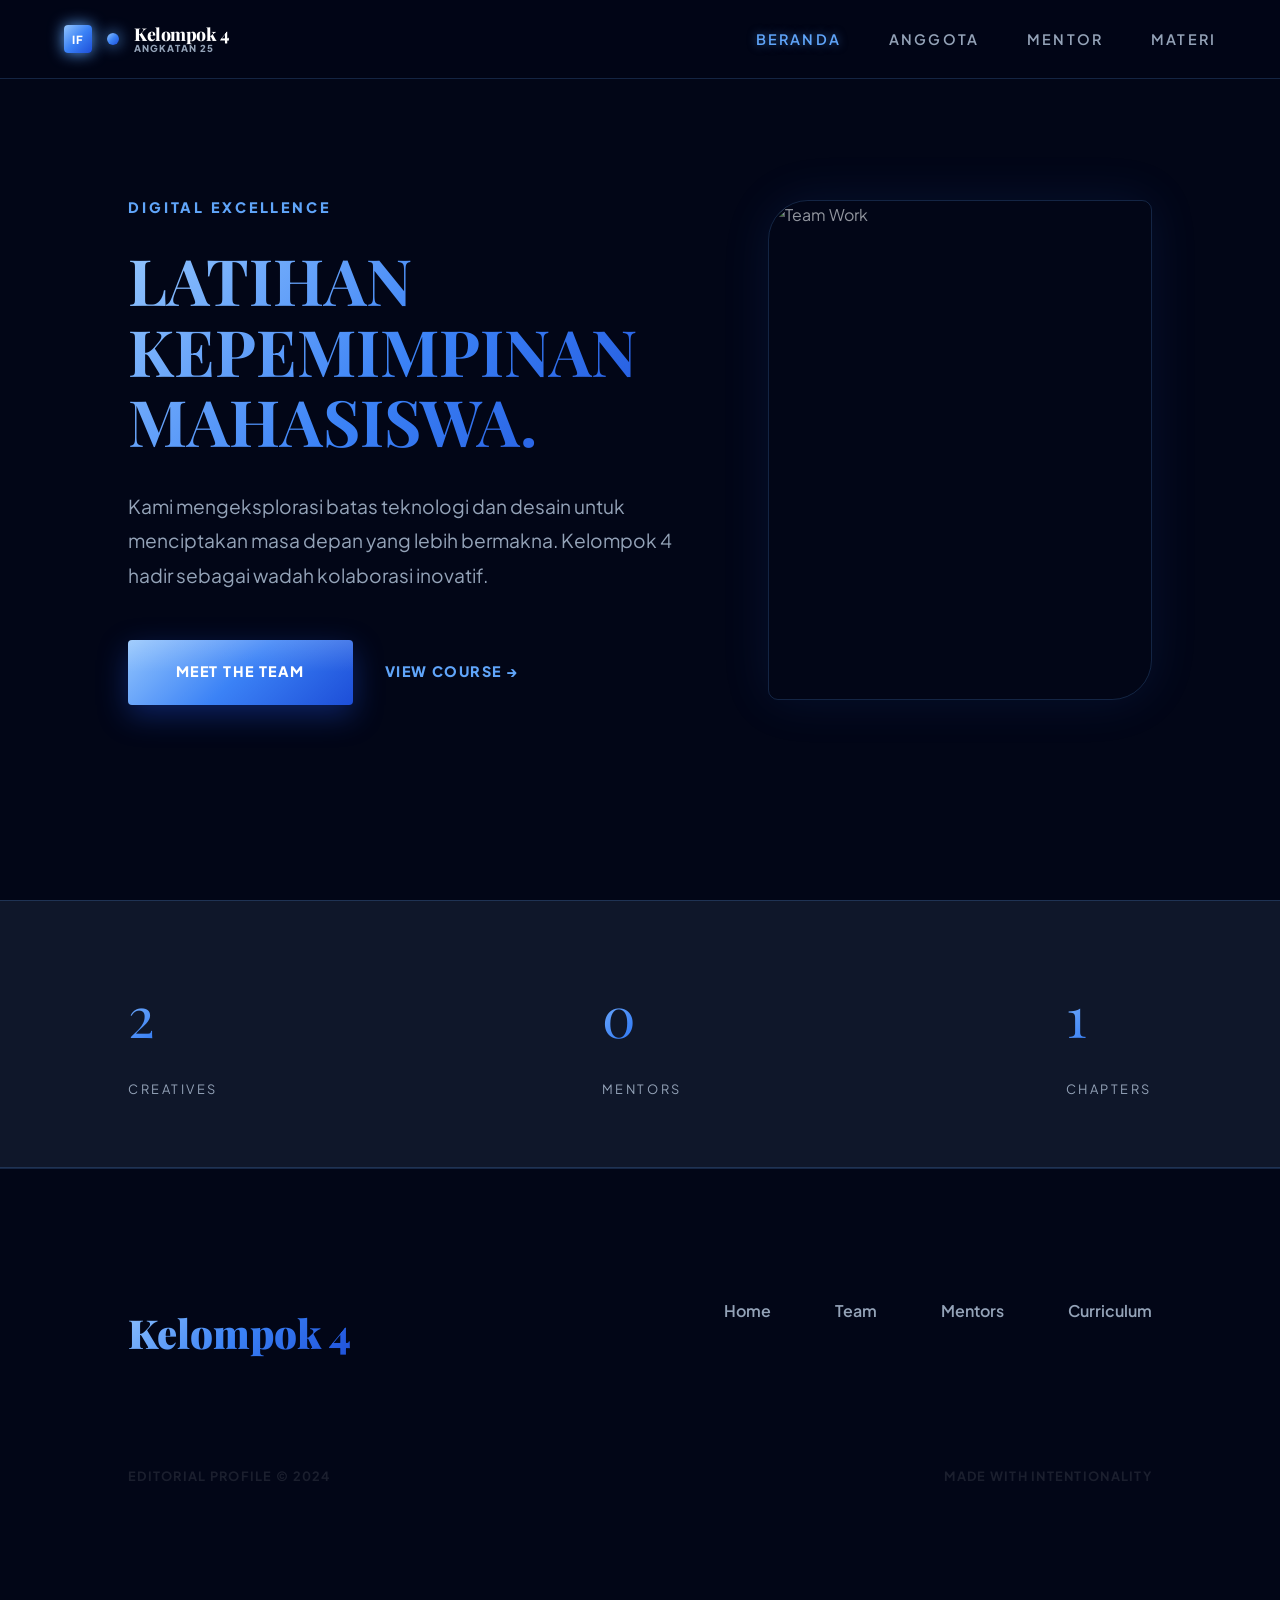
==== index.html @ 6448247b "update" ====
<!DOCTYPE html>
<html lang="id">

<head>
  <meta charset="UTF-8" />
  <meta name="viewport" content="width=device-width, initial-scale=1.0" />
  <title>Kelompok 4 – Editorial Home</title>
  <meta name="description" content="Website resmi Kelompok 4 – Beranda." />
  <link rel="preconnect" href="https://fonts.googleapis.com" />
  <link rel="preconnect" href="https://fonts.gstatic.com" crossorigin />
  <link
    href="https://fonts.googleapis.com/css2?family=Playfair+Display:wght@700;900&family=Plus+Jakarta+Sans:wght@400;600;700;800&display=swap"
    rel="stylesheet" />
  <link rel="stylesheet" href="style.css" />
</head>

<body>

  <!-- NAVIGATION -->
  <nav class="navbar" id="navbar">
    <div class="nav-container">
      <a href="index.html" class="nav-logo">
        <div class="logo-if">IF</div>
        <div class="logo-dot"></div>
        <div class="brand-text">
          <span class="nav-group">Kelompok 4</span>
          <span class="nav-batch">ANGKATAN 25</span>
        </div>
      </a>
      <ul class="nav-links">
        <li><a href="index.html" class="nav-link">Beranda</a></li>
        <li><a href="anggota.html" class="nav-link">Anggota</a></li>
        <li><a href="mentor.html" class="nav-link">Mentor</a></li>
        <li><a href="materi.html" class="nav-link">Materi</a></li>
      </ul>
    </div>
  </nav>

  <!-- HERO SECTION -->
  <section class="hero" id="beranda">
    <div class="hero-text">
      <span class="hero-tag">Digital Excellence</span>
      <h1 class="hero-title">LATIHAN KEPEMIMPINAN MAHASISWA.</h1>
      <p class="hero-desc">
        Kami mengeksplorasi batas teknologi dan desain untuk menciptakan masa depan yang lebih bermakna.
        Kelompok 4 hadir sebagai wadah kolaborasi inovatif.
      </p>
      <div class="hero-cta">
        <a href="anggota.html" class="btn-editorial">Meet the Team</a>
        <a href="materi.html" class="social-link" style="font-size: 0.9rem;">View Course →</a>
      </div>
    </div>
    <div class="hero-visual">
      <img src="https://images.unsplash.com/photo-1522071820081-009f0129c71c?auto=format&fit=crop&q=80&w=1200"
        alt="Team Work" />
    </div>
  </section>

  <!-- STATS STRIP -->
  <div class="stats-strip">
    <div class="stat-item">
      <span class="stat-num" id="stat-anggota">11</span>
      <span class="stat-label">Creatives</span>
    </div>
    <div class="stat-item">
      <span class="stat-num" id="stat-mentor">2</span>
      <span class="stat-label">Mentors</span>
    </div>
    <div class="stat-item">
      <span class="stat-num" id="stat-materi">8</span>
      <span class="stat-label">Chapters</span>
    </div>
  </div>

  <!-- FOOTER -->
  <footer class="footer">
    <div class="footer-top">
      <div class="footer-logo">Kelompok 4</div>
      <ul class="footer-links">
        <li><a href="index.html">Home</a></li>
        <li><a href="anggota.html">Team</a></li>
        <li><a href="mentor.html">Mentors</a></li>
        <li><a href="materi.html">Curriculum</a></li>
      </ul>
    </div>
    <div class="footer-bottom">
      <span>Editorial Profile &copy; 2024</span>
      <span>Made with Intentionality</span>
    </div>
  </footer>

  <script src="script.js"></script>
</body>

</html>
---- style.css ----
/* ===== METALLIC BLUE DESIGN SYSTEM ===== */
*, *::before, *::after { box-sizing: border-box; margin: 0; padding: 0; }

:root {
  --primary: #60a5fa; /* Metallic Blue Light */
  --primary-deep: #1e3a8a; /* Metallic Blue Deep */
  --metallic-silver: #cbd5e1;
  --metallic-gradient: linear-gradient(135deg, #93c5fd 0%, #3b82f6 50%, #1d4ed8 100%);
  --glossy-gradient: linear-gradient(180deg, rgba(255,255,255,0.15) 0%, transparent 100%);
  
  --bg-black: #020617; /* Slate Black */
  --bg-dark: #0f172a;
  --bg-card: #1e293b;
  
  --text-main: #f1f5f9;
  --text-serif: #ffffff;
  --text-muted: #94a3b8;
  
  --border: rgba(96, 165, 250, 0.2);
  --radius-custom: 40px 10px 40px 10px;
  --transition: 0.6s cubic-bezier(0.16, 1, 0.3, 1);
}

html { scroll-behavior: smooth; }

body {
  font-family: 'Plus Jakarta Sans', sans-serif;
  background-color: var(--bg-black);
  color: var(--text-main);
  line-height: 1.8;
  overflow-x: hidden;
}

/* ===== SERIF HEADINGS ===== */
h1, h2, h3, .serif {
  font-family: 'Playfair Display', serif;
  font-weight: 700;
  color: var(--text-serif);
}

/* ===== METALLIC GRAIN ===== */
body::after {
  content: "";
  position: fixed;
  top: 0; left: 0; width: 100%; height: 100%;
  pointer-events: none;
  z-index: 9999;
  background-image: url("https://grainy-gradients.vercel.app/noise.svg");
  opacity: 0.04;
  filter: contrast(150%) brightness(80%) invert(100%);
}

/* ===== NAVIGATION (METALLIC) ===== */
.navbar {
  position: fixed;
  top: 0; left: 0; width: 100%;
  z-index: 1000;
  padding: 1.5rem 4rem;
  background: rgba(2, 6, 23, 0.85);
  backdrop-filter: blur(20px);
  border-bottom: 1px solid var(--border);
  transition: all var(--transition);
}

.navbar.scrolled {
  padding: 1rem 4rem;
  background: var(--bg-black);
  border-bottom: 1px solid var(--primary);
  box-shadow: 0 0 30px rgba(59, 130, 246, 0.2);
}

.nav-container { display: flex; align-items: center; justify-content: space-between; max-width: 1400px; margin: 0 auto; }

.nav-logo {
  font-family: 'Playfair Display', serif;
  font-size: 1.5rem; font-weight: 900; color: var(--text-serif);
  text-decoration: none; display: flex; align-items: center; gap: 15px;
}

.brand-text {
  display: flex;
  flex-direction: column;
  justify-content: center;
  line-height: 1.1;
}

.nav-group {
  font-size: 1.1rem;
  font-weight: 800;
  letter-spacing: -0.5px;
}

.logo-if {
  font-family: 'Plus Jakarta Sans', sans-serif;
  font-size: 0.7rem; font-weight: 900;
  background: var(--metallic-gradient);
  color: white;
  padding: 4px 8px;
  border-radius: 4px;
  box-shadow: 0 0 15px var(--primary);
  letter-spacing: 1px;
}

.nav-batch {
  font-family: 'Plus Jakarta Sans', sans-serif;
  font-size: 0.6rem;
  font-weight: 800;
  color: var(--text-muted);
  border-left: none;
  padding-left: 0;
  margin-left: 0;
  letter-spacing: 1px;
  text-transform: uppercase;
}

.logo-dot { 
  width: 12px; height: 12px; 
  background: var(--metallic-gradient); 
  border-radius: 50%; 
  box-shadow: 0 0 15px var(--primary); 
}

.nav-links { display: flex; gap: 3rem; list-style: none; }

.nav-link {
  text-decoration: none; color: var(--text-muted); font-weight: 600; font-size: 0.9rem;
  text-transform: uppercase; letter-spacing: 0.15em; transition: var(--transition);
}

.nav-link:hover, .nav-link.active {
  color: var(--primary);
  text-shadow: 0 0 10px rgba(96, 165, 250, 0.5);
}

/* ===== HERO (METALLIC BLUE) ===== */
.hero {
  min-height: 100vh;
  display: grid; grid-template-columns: 1.2fr 0.8fr;
  align-items: center; padding: 0 8rem; gap: 4rem;
}

.hero-text { max-width: 100%; z-index: 2; }

.hero-tag {
  font-weight: 800; color: var(--primary); font-size: 0.9rem;
  text-transform: uppercase; letter-spacing: 0.2em; display: block; margin-bottom: 1.5rem;
}

.hero-title {
  font-size: clamp(2.8rem, 5vw, 4.2rem); line-height: 1.1; margin-bottom: 2rem;
  background: var(--metallic-gradient);
  -webkit-background-clip: text;
  -webkit-text-fill-color: transparent;
  word-wrap: break-word;
}

.hero-desc { font-size: 1.2rem; color: var(--text-muted); margin-bottom: 3rem; }

.hero-cta { display: flex; gap: 2rem; align-items: center; }

.btn-editorial {
  padding: 1.2rem 3rem; 
  background: var(--metallic-gradient); 
  color: white;
  text-decoration: none; font-weight: 800; font-size: 0.9rem;
  text-transform: uppercase; letter-spacing: 0.1em; 
  transition: var(--transition);
  border-radius: 4px;
  box-shadow: 0 10px 30px rgba(29, 78, 216, 0.4);
  position: relative; overflow: hidden;
}

.btn-editorial::before {
  content: ""; position: absolute; top: 0; left: 0; width: 100%; height: 50%;
  background: var(--glossy-gradient); pointer-events: none;
}

.btn-editorial:hover { transform: translateY(-5px); box-shadow: 0 15px 45px rgba(29, 78, 216, 0.6); }

.hero-visual {
  position: relative; height: 500px; width: 100%;
  border-radius: var(--radius-custom);
  overflow: hidden;
  border: 1px solid var(--border);
  box-shadow: 0 0 50px rgba(59, 130, 246, 0.1);
}

.hero-visual img { width: 100%; height: 100%; object-fit: cover; opacity: 0.6; mix-blend-mode: color-dodge; }

/* ===== STATS STRIP (METAL BLUE) ===== */
.stats-strip {
  background: var(--bg-dark); color: white; padding: 4rem 8rem;
  display: flex; justify-content: space-between;
  border-top: 1px solid var(--border);
  border-bottom: 1px solid var(--border);
}

.stat-item { text-align: left; }
.stat-num { 
  font-family: 'Playfair Display', serif; font-size: 3.5rem; display: block; margin-bottom: 0.5rem; 
  background: var(--metallic-gradient);
  -webkit-background-clip: text;
  -webkit-text-fill-color: transparent;
}
.stat-label { font-size: 0.8rem; text-transform: uppercase; letter-spacing: 0.2em; color: var(--text-muted); }

/* ===== ANGGOTA (METAL CARDS) ===== */
.section { padding: 10rem 8rem; }
.section-header { margin-bottom: 6rem; max-width: 600px; }
.section-title { font-size: 3.5rem; margin-bottom: 1.5rem; }

.members-masonry {
  display: grid; grid-template-columns: repeat(3, 1fr); gap: 4rem;
}

.member-card {
  position: relative; transition: var(--transition);
}

.member-card:nth-child(even) { margin-top: 6rem; }

.member-img-wrap {
  width: 100%; aspect-ratio: 4/5; overflow: hidden;
  border-radius: var(--radius-custom); margin-bottom: 2rem;
  background: var(--bg-card); 
  border: 1px solid var(--border);
  box-shadow: 0 10px 30px rgba(0,0,0,0.3);
}

.member-img-wrap::after {
  content: ""; position: absolute; inset: 0;
  background: linear-gradient(135deg, rgba(255,255,255,0.1), transparent);
  pointer-events: none;
}

.member-img-wrap img { width: 100%; height: 100%; object-fit: cover; filter: grayscale(30%); transition: var(--transition); }

.member-card:hover .member-img-wrap { border-color: var(--primary); box-shadow: 0 20px 50px rgba(59, 130, 246, 0.2); }
.member-card:hover .member-img-wrap img { filter: grayscale(0%); transform: scale(1.05); }

.member-info { padding-left: 1rem; border-left: 2px solid var(--primary); }
.member-num-tag { font-size: 0.75rem; color: var(--primary); font-weight: 800; margin-bottom: 0.5rem; display: block; }
.member-name { font-size: 1.5rem; margin-bottom: 0.25rem; }
.member-npm { font-size: 0.85rem; color: var(--text-muted); font-weight: 600; }

.member-socials {
  margin-top: 1.5rem; display: flex; gap: 1rem;
}

.social-link {
  text-decoration: none; font-size: 0.75rem; font-weight: 800; color: var(--primary);
  text-transform: uppercase; letter-spacing: 0.1em;
}

.social-link:hover { color: white; text-shadow: 0 0 8px var(--primary); }

/* ===== MENTOR (METAL EDITORIAL) ===== */
.mentor-grid { display: flex; flex-direction: column; gap: 10rem; }

.mentor-block {
  display: grid; grid-template-columns: 1fr 1.2fr; gap: 6rem; align-items: center;
}

.mentor-block:nth-child(even) { direction: rtl; }
.mentor-block:nth-child(even) .mentor-text { direction: ltr; text-align: left; }

.mentor-img {
  width: 100%; aspect-ratio: 1/1; border-radius: var(--radius-custom);
  object-fit: cover; filter: brightness(80%); 
  border: 1px solid var(--border);
  transition: var(--transition);
}

.mentor-block:hover .mentor-img { border-color: var(--primary); filter: brightness(100%); transform: scale(1.02); }

.mentor-label { color: var(--primary); font-weight: 800; text-transform: uppercase; font-size: 0.8rem; margin-bottom: 1.5rem; display: block; }
.mentor-name { font-size: 3rem; margin-bottom: 1rem; }
.mentor-bio { font-size: 1.1rem; color: var(--text-muted); margin-bottom: 3rem; max-width: 500px; }

.skill-list { display: flex; gap: 1.5rem; flex-wrap: wrap; }
.skill-item { font-size: 0.85rem; font-weight: 700; color: var(--text-serif); border-bottom: 1px solid var(--primary); }

/* ===== MATERI (METAL LIST) ===== */
.materi-list {
  display: grid; grid-template-columns: 1fr 1fr; gap: 4rem;
}

.materi-item {
  padding: 4rem; border: 1px solid var(--border); transition: var(--transition);
  background: var(--bg-card);
  position: relative; overflow: hidden;
}

.materi-item::before {
  content: ""; position: absolute; top: 0; left: 0; width: 100%; height: 2px;
  background: var(--metallic-gradient); transform: scaleX(0); transition: var(--transition);
  transform-origin: left;
}

.materi-item:hover::before { transform: scaleX(1); }
.materi-item:hover { transform: translateY(-5px); border-color: var(--primary); box-shadow: 0 10px 40px rgba(0,0,0,0.4); }

.materi-chap { font-size: 0.75rem; font-weight: 800; color: var(--primary); text-transform: uppercase; margin-bottom: 1rem; display: block; }
.materi-item h3 { font-size: 2rem; margin-bottom: 1.5rem; }

/* ===== FOOTER (DEEP METAL) ===== */
.footer {
  padding: 8rem; background: var(--bg-black); color: white;
  border-top: 1px solid var(--border);
}

.footer-top {
  display: flex; justify-content: space-between; align-items: flex-start;
  margin-bottom: 6rem;
}

.footer-logo { 
  font-family: 'Playfair Display', serif; font-size: 2.5rem; font-weight: 900; 
  background: var(--metallic-gradient);
  -webkit-background-clip: text;
  -webkit-text-fill-color: transparent;
}

.footer-links { display: flex; gap: 4rem; list-style: none; }
.footer-links a { color: var(--text-muted); text-decoration: none; font-weight: 600; transition: var(--transition); }
.footer-links a:hover { color: var(--primary); }

.footer-bottom {
  display: flex; justify-content: space-between; color: rgba(255,255,255,0.1); font-size: 0.8rem; font-weight: 700;
  text-transform: uppercase; letter-spacing: 0.1em;
}

/* ===== RESPONSIVE ===== */
@media (max-width: 1200px) {
  .hero { padding: 0 4rem; }
  .section { padding: 8rem 4rem; }
}

@media (max-width: 992px) {
  .hero { grid-template-columns: 1fr; text-align: center; padding-top: 10rem; }
  .hero-text { margin: 0 auto; }
  .hero-cta { justify-content: center; }
  .members-masonry { grid-template-columns: repeat(2, 1fr); }
  .mentor-block { grid-template-columns: 1fr; }
  .stats-strip { flex-direction: column; gap: 3rem; }
}

@media (max-width: 600px) {
  .navbar { padding: 1.5rem 2rem; }
  .hero { padding: 0 2rem; }
  .section { padding: 6rem 2rem; }
  .members-masonry { grid-template-columns: 1fr; }
}
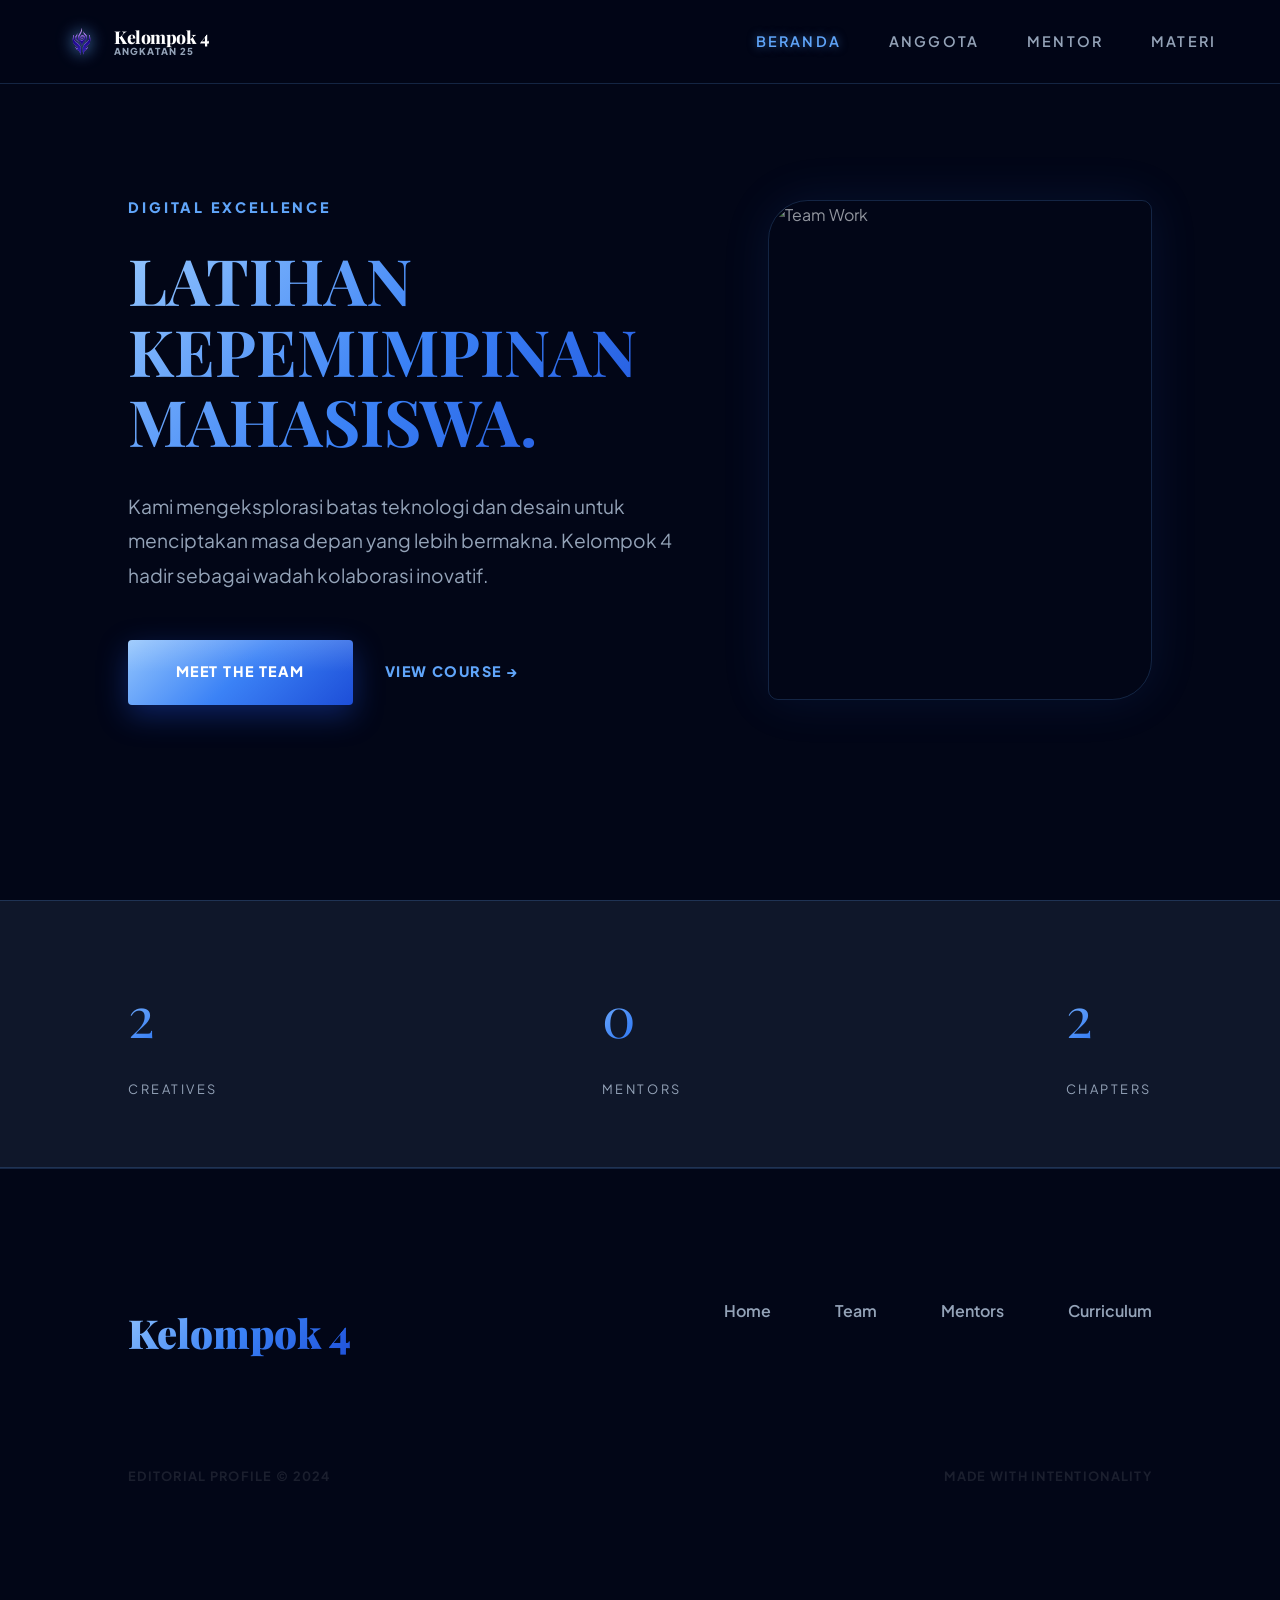
==== commit 3eda0dea: "update logo foto LKM" ====
--- a/index.html
+++ b/index.html
@@ -20,8 +20,7 @@
   <nav class="navbar" id="navbar">
     <div class="nav-container">
       <a href="index.html" class="nav-logo">
-        <div class="logo-if">IF</div>
-        <div class="logo-dot"></div>
+        <img src="/src/Logo LKM IF2.png" class="logo-lkm" alt="LKM IF2 Logo">
         <div class="brand-text">
           <span class="nav-group">Kelompok 4</span>
           <span class="nav-batch">ANGKATAN 25</span>
--- a/style.css
+++ b/style.css
@@ -90,15 +90,16 @@
   letter-spacing: -0.5px;
 }
 
-.logo-if {
-  font-family: 'Plus Jakarta Sans', sans-serif;
-  font-size: 0.7rem; font-weight: 900;
-  background: var(--metallic-gradient);
-  color: white;
-  padding: 4px 8px;
-  border-radius: 4px;
-  box-shadow: 0 0 15px var(--primary);
-  letter-spacing: 1px;
+.logo-lkm {
+  height: 35px;
+  width: auto;
+  filter: drop-shadow(0 0 8px var(--primary));
+  transition: var(--transition);
+}
+
+.logo-lkm:hover {
+  transform: scale(1.1);
+  filter: drop-shadow(0 0 12px var(--primary));
 }
 
 .nav-batch {
@@ -113,12 +114,7 @@
   text-transform: uppercase;
 }
 
-.logo-dot { 
-  width: 12px; height: 12px; 
-  background: var(--metallic-gradient); 
-  border-radius: 50%; 
-  box-shadow: 0 0 15px var(--primary); 
-}
+
 
 .nav-links { display: flex; gap: 3rem; list-style: none; }
 
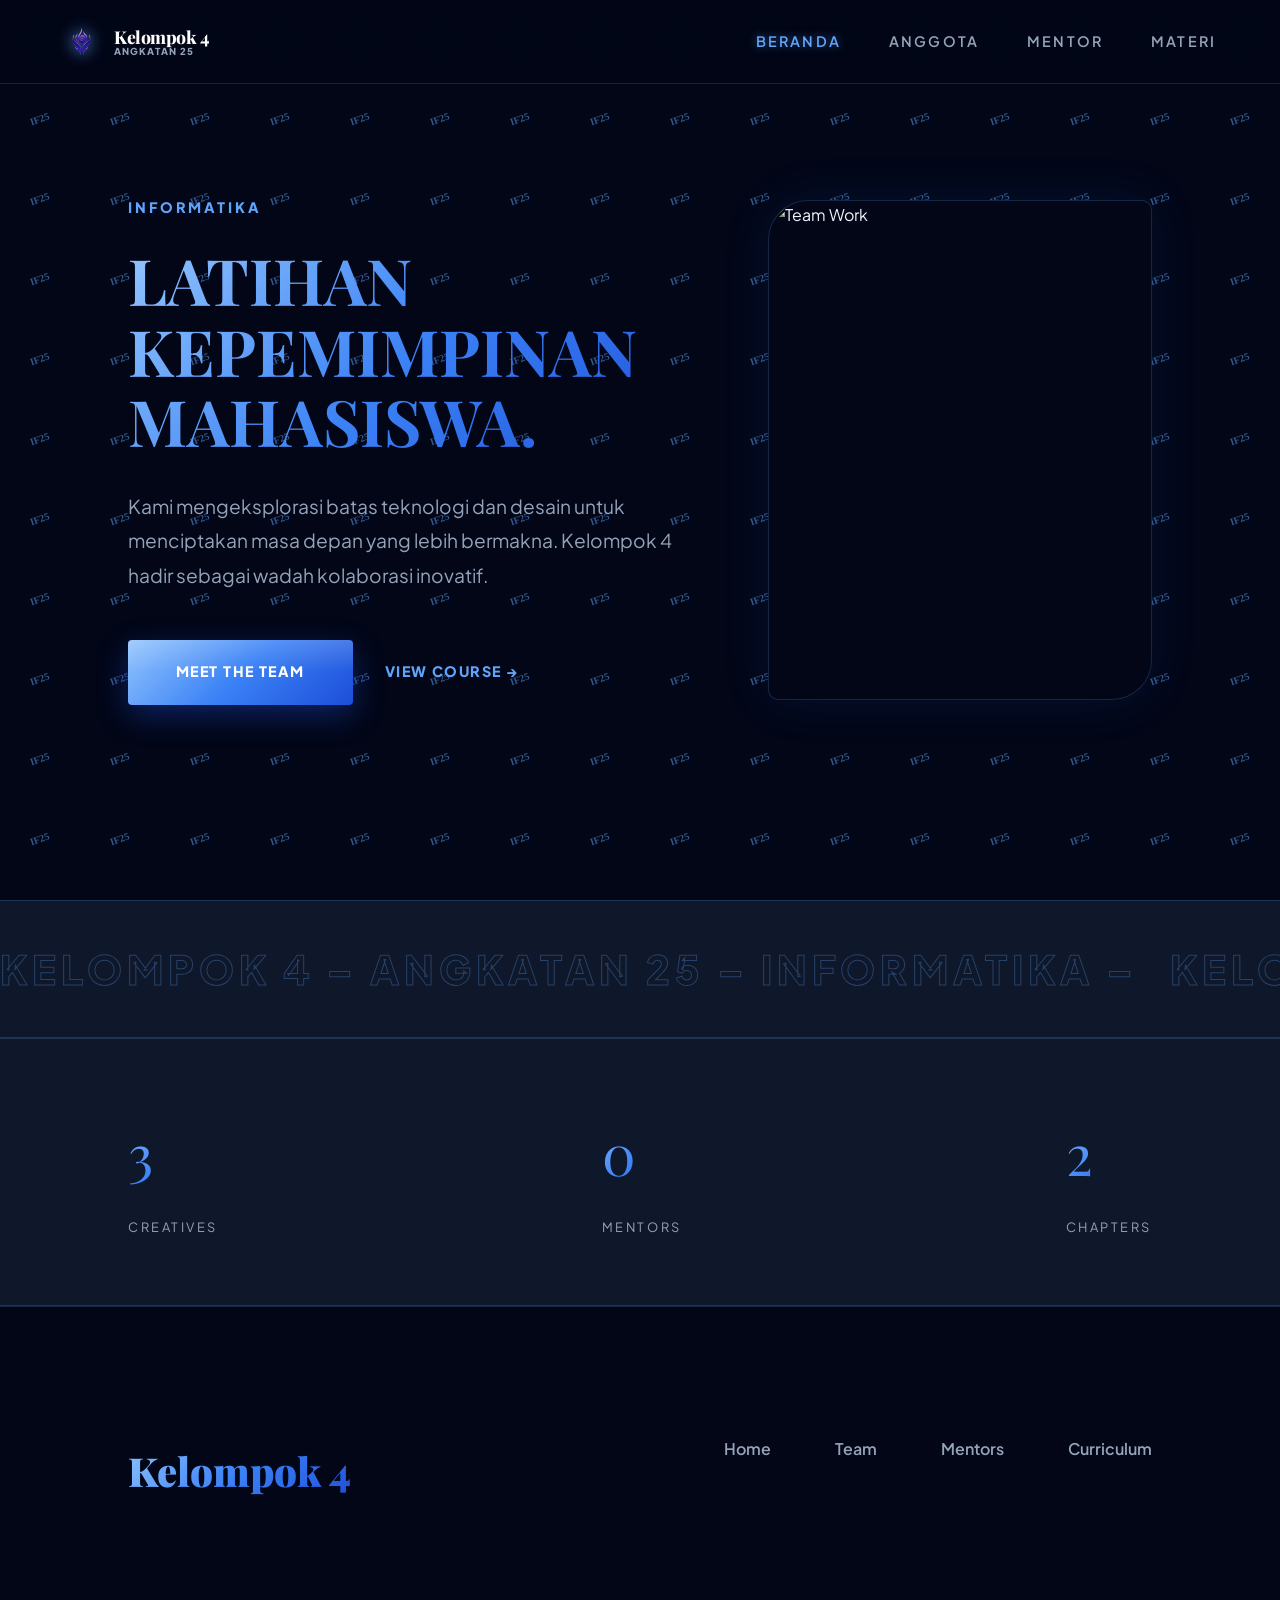
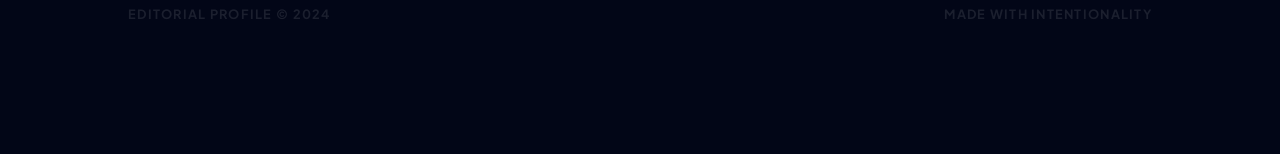
==== commit 7b812955: "update" ====
--- a/index.html
+++ b/index.html
@@ -38,7 +38,7 @@
   <!-- HERO SECTION -->
   <section class="hero" id="beranda">
     <div class="hero-text">
-      <span class="hero-tag">Digital Excellence</span>
+      <span class="hero-tag">INFORMATIKA</span>
       <h1 class="hero-title">LATIHAN KEPEMIMPINAN MAHASISWA.</h1>
       <p class="hero-desc">
         Kami mengeksplorasi batas teknologi dan desain untuk menciptakan masa depan yang lebih bermakna.
@@ -54,6 +54,16 @@
         alt="Team Work" />
     </div>
   </section>
+
+  <!-- SCROLLING TEXT MARQUEE -->
+  <div class="marquee-container">
+    <div class="marquee-content">
+      <span>KELOMPOK 4 – ANGKATAN 25 – INFORMATIKA – </span>
+      <span>KELOMPOK 4 – ANGKATAN 25 – INFORMATIKA – </span>
+      <span>KELOMPOK 4 – ANGKATAN 25 – INFORMATIKA – </span>
+      <span>KELOMPOK 4 – ANGKATAN 25 – INFORMATIKA – </span>
+    </div>
+  </div>
 
   <!-- STATS STRIP -->
   <div class="stats-strip">
--- a/style.css
+++ b/style.css
@@ -26,6 +26,8 @@
 body {
   font-family: 'Plus Jakarta Sans', sans-serif;
   background-color: var(--bg-black);
+  background-image: url("data:image/svg+xml,%3Csvg width='80' height='80' viewBox='0 0 80 80' xmlns='http://www.w3.org/2000/svg'%3E%3Ctext x='50%25' y='50%25' font-size='10' fill='rgba(96, 165, 250, 0.5)' font-family='Plus Jakarta Sans' font-weight='800' text-anchor='middle' dominant-baseline='middle' transform='rotate(-20, 40, 40)'%3EIF25%3C/text%3E%3C/svg%3E");
+  background-attachment: fixed;
   color: var(--text-main);
   line-height: 1.8;
   overflow-x: hidden;
@@ -177,11 +179,51 @@
   position: relative; height: 500px; width: 100%;
   border-radius: var(--radius-custom);
   overflow: hidden;
+  background: var(--bg-black); /* Added to block background pattern */
   border: 1px solid var(--border);
   box-shadow: 0 0 50px rgba(59, 130, 246, 0.1);
 }
 
-.hero-visual img { width: 100%; height: 100%; object-fit: cover; opacity: 0.6; mix-blend-mode: color-dodge; }
+.hero-visual img { width: 100%; height: 100%; object-fit: cover; opacity: 1; }
+
+/* ===== MARQUEE (SCROLLING TEXT) ===== */
+.marquee-container {
+  background: var(--bg-dark);
+  border-top: 1px solid var(--border);
+  border-bottom: 1px solid var(--border);
+  padding: 2rem 0;
+  overflow: hidden;
+  display: flex;
+  white-space: nowrap;
+}
+
+.marquee-content {
+  display: flex;
+  gap: 2rem;
+  animation: scroll-marquee 20s linear infinite;
+}
+
+.marquee-content span {
+  font-family: 'Plus Jakarta Sans', sans-serif;
+  font-size: 2.5rem;
+  font-weight: 900;
+  color: transparent;
+  -webkit-text-stroke: 1px rgba(96, 165, 250, 0.3);
+  text-transform: uppercase;
+  letter-spacing: 5px;
+}
+
+.marquee-content span:hover {
+  color: var(--primary);
+  -webkit-text-stroke: 1px var(--primary);
+  text-shadow: 0 0 20px var(--primary);
+  transition: 0.3s;
+}
+
+@keyframes scroll-marquee {
+  0% { transform: translateX(0); }
+  100% { transform: translateX(-50%); }
+}
 
 /* ===== STATS STRIP (METAL BLUE) ===== */
 .stats-strip {
@@ -263,6 +305,7 @@
 .mentor-img {
   width: 100%; aspect-ratio: 1/1; border-radius: var(--radius-custom);
   object-fit: cover; filter: brightness(80%); 
+  background: var(--bg-black); /* Added to block background pattern */
   border: 1px solid var(--border);
   transition: var(--transition);
 }
